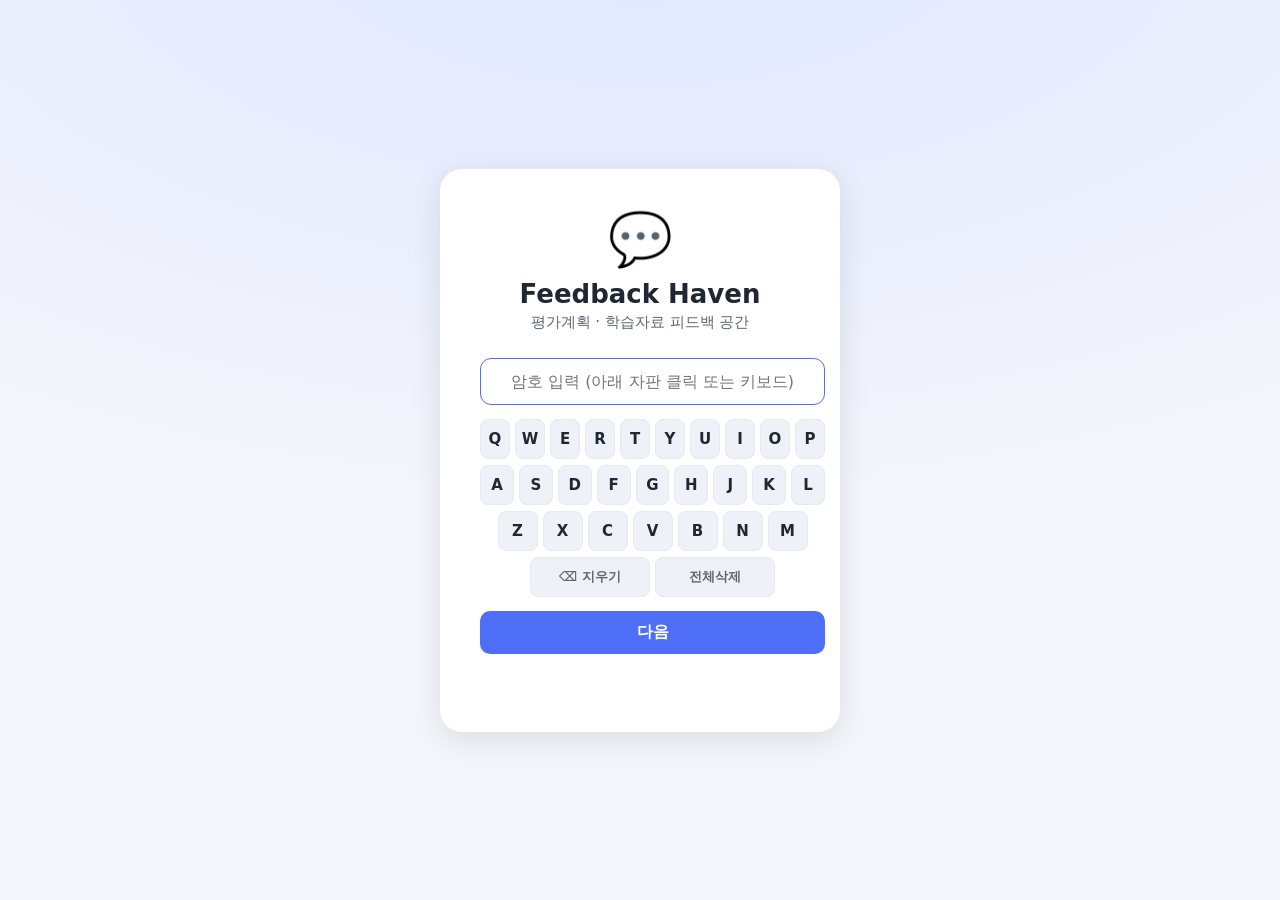
==== index.html @ 3a3819ee "암호를 PET로 설정 + 암호창 화면 자판(A~Z 클릭 입력) 추가 - 입장 암호 PLAIN 값을 PET로 변경 - 암호 입력창 아래에 QWERTY 배열 대문자 자판 추가(클릭으로" ====
<!DOCTYPE html>
<html lang="ko">
<head>
  <meta charset="UTF-8" />
  <meta name="viewport" content="width=device-width, initial-scale=1.0" />
  <title>Feedback Haven</title>
  <link rel="icon" href="data:image/svg+xml,<svg xmlns='http://www.w3.org/2000/svg' viewBox='0 0 100 100'><text y='.9em' font-size='90'>💬</text></svg>" />
  <link rel="stylesheet" href="assets/css/style.css" />
</head>
<body>

  <!-- ============ 1. 잠금(암호) 화면 ============ -->
  <section id="lock-view" class="view">
    <div class="lock-card">
      <div class="lock-logo">💬</div>
      <h1 class="js-site-title">Feedback Haven</h1>
      <p class="lock-sub js-site-subtitle">평가계획 · 학습자료 피드백 공간</p>

      <!-- 1단계: 암호 -->
      <form id="pw-form" class="lock-form lock-step active">
        <label for="pw-input" class="sr-only">암호</label>
        <input id="pw-input" type="password" placeholder="암호 입력 (아래 자판 클릭 또는 키보드)"
               autocomplete="off" />
        <div id="pw-keyboard" class="keyboard" aria-label="화면 자판"></div>
        <button type="submit" class="btn btn--primary">다음</button>
        <p id="pw-error" class="lock-error" role="alert"></p>
      </form>

      <!-- 2단계: 이름 선택 -->
      <form id="name-form" class="lock-form lock-step">
        <p class="lock-hint">이름을 선택하고 입장하세요.<br>남기는 피드백과 댓글에 이 이름이 표시됩니다.</p>
        <label for="name-select" class="sr-only">이름</label>
        <select id="name-select"></select>
        <input id="name-custom" type="text" placeholder="이름을 입력하세요" autocomplete="off" hidden />
        <button type="submit" class="btn btn--primary">입장하기</button>
        <p id="name-error" class="lock-error" role="alert"></p>
      </form>
    </div>
  </section>

  <!-- ============ 2. 홈 / 튜토리얼 화면 ============ -->
  <section id="home-view" class="view">
    <header class="home-header">
      <div class="home-header__inner">
        <div>
          <h1 class="js-site-title">Feedback Haven</h1>
          <p class="home-header__sub js-site-subtitle"></p>
        </div>
        <div class="home-header__right">
          <button id="user-chip" class="user-chip" title="이름 바꾸기">
            <span class="user-chip__avatar"></span>
            <span class="user-chip__name"></span>
            <span class="user-chip__edit">바꾸기</span>
          </button>
          <span id="store-mode" class="store-mode"></span>
        </div>
      </div>
    </header>

    <main class="home-main">
      <!-- 튜토리얼 -->
      <section id="tutorial" class="tutorial">
        <div class="tutorial__bar">
          <h2>👋 처음 오셨나요? 사용 방법</h2>
          <button id="tutorial-toggle" class="tutorial__toggle" aria-label="접기/펼치기">▾</button>
        </div>
        <div class="tutorial__body">
          <p class="tutorial__lead">
            문서를 읽다가 <b>궁금하거나 인상 깊은 지점</b>을 클릭해서 표시를 남길 수 있어요.
            다른 선생님들이 남긴 표시도 함께 볼 수 있습니다.
          </p>
          <ol class="steps">
            <li>
              <span class="step-no">1</span>
              <div>
                <b>문서 열기</b><br>
                아래 목록에서 평가계획 또는 학습자료를 선택하세요.
              </div>
            </li>
            <li>
              <span class="step-no">2</span>
              <div>
                <b>지점 클릭</b><br>
                PDF에서 표시를 남기고 싶은 <b>위치를 클릭</b>하면 작은 창이 뜹니다.
              </div>
            </li>
            <li>
              <span class="step-no">3</span>
              <div>
                <b>? 또는 ! 선택</b><br>
                <span class="tag q">? 궁금한 점</span>
                <span class="tag i">! 인상깊은 점</span><br>
                내용을 적고 저장하면 그 자리에 표시가 남아요.
              </div>
            </li>
            <li>
              <span class="step-no">4</span>
              <div>
                <b>표시 눌러 보기</b><br>
                PDF 위의 <b>? / !</b> 표시나 오른쪽 목록을 누르면 내용을 볼 수 있습니다.
              </div>
            </li>
          </ol>
        </div>
      </section>

      <!-- 문서 목록 -->
      <h2 class="section-title">📚 문서 목록</h2>
      <div id="doc-list" class="doc-list"></div>
    </main>

    <footer class="home-footer">
      <span class="js-site-title">Feedback Haven</span> · 함께 읽고 피드백하는 공간
    </footer>
  </section>

  <!-- ============ 3. 리더(읽기 + 피드백) 화면 ============ -->
  <section id="reader-view" class="view">
    <header class="reader-bar">
      <button id="reader-back" class="btn btn--ghost">← 목록</button>
      <h2 id="reader-title" class="reader-bar__title"></h2>
      <div id="fb-count" class="fb-count"></div>
    </header>

    <div class="reader-body">
      <!-- PDF 영역 -->
      <div id="pdf-pages" class="pdf-pages"></div>

      <!-- 피드백 패널 -->
      <aside class="fb-panel">
        <div class="fb-panel__head">
          <h3>피드백</h3>
          <div class="fb-filters">
            <button class="fb-filter active" data-filter="all">전체</button>
            <button class="fb-filter" data-filter="question">? 궁금</button>
            <button class="fb-filter" data-filter="impression">! 인상</button>
          </div>
        </div>
        <div id="fb-list" class="fb-list"></div>
        <p class="fb-panel__hint">PDF의 원하는 지점을 클릭해 피드백을 남겨보세요.</p>
      </aside>
    </div>
  </section>

  <!-- ============ 작성 팝업 (템플릿) ============ -->
  <div id="composer" class="popup composer">
    <form id="composer-form">
      <div class="composer__types">
        <button type="button" class="composer-type q" data-type="question">
          <span class="big">?</span> 궁금한 점
        </button>
        <button type="button" class="composer-type i" data-type="impression">
          <span class="big">!</span> 인상깊은 점
        </button>
      </div>
      <textarea id="composer-comment" rows="3" placeholder="내용을 적어주세요 (선택)"></textarea>
      <p class="composer__as">작성자: <b id="composer-as"></b></p>
      <p id="composer-hint" class="composer__hint"></p>
      <div class="composer__actions">
        <button type="button" id="composer-cancel" class="btn btn--ghost">취소</button>
        <button type="submit" class="btn btn--primary">남기기</button>
      </div>
    </form>
  </div>

  <!-- ============ 마커 보기 팝업 (동적) ============ -->
  <div id="marker-popup" class="popup marker-popup"></div>

  <!-- ============ 스크립트 ============ -->
  <!-- 라이브러리는 저장소에 포함되어 있어 외부 인터넷 없이도 동작합니다. -->
  <script src="assets/vendor/pdfjs/pdf.min.js"></script>
  <script src="assets/vendor/supabase.min.js"></script>
  <script src="assets/js/config.js"></script>
  <script src="assets/js/store.js"></script>
  <script src="assets/js/pdf-viewer.js"></script>
  <script src="assets/js/app.js"></script>
</body>
</html>
---- assets/css/style.css ----
/* ================= Feedback Haven — 스타일 ================= */
:root {
  --bg: #f4f6fb;
  --surface: #ffffff;
  --ink: #1f2733;
  --ink-soft: #5c6773;
  --line: #e5e9f0;
  --brand: #4f6ef7;
  --brand-dark: #3a55d9;
  --q: #2f7be0;          /* ? 궁금한 점 */
  --q-soft: #e7f1fd;
  --i: #f0913a;          /* ! 인상깊은 점 */
  --i-soft: #fdefdd;
  --shadow: 0 8px 30px rgba(31, 39, 51, 0.12);
  --radius: 14px;
}

* { box-sizing: border-box; }
html, body { margin: 0; height: 100%; }
body {
  font-family: "Pretendard", "Apple SD Gothic Neo", "Malgun Gothic",
    system-ui, -apple-system, "Segoe UI", Roboto, sans-serif;
  background: var(--bg);
  color: var(--ink);
  -webkit-font-smoothing: antialiased;
}
.sr-only {
  position: absolute; width: 1px; height: 1px; padding: 0; margin: -1px;
  overflow: hidden; clip: rect(0,0,0,0); border: 0;
}

/* View 전환 */
.view { display: none; min-height: 100vh; }
.view.active { display: block; }
#reader-view.active { display: flex; flex-direction: column; }

/* 버튼 */
.btn {
  font: inherit; border: 0; border-radius: 10px; cursor: pointer;
  padding: 11px 18px; font-weight: 600; transition: .15s;
}
.btn--primary { background: var(--brand); color: #fff; }
.btn--primary:hover { background: var(--brand-dark); }
.btn--ghost { background: transparent; color: var(--ink-soft); }
.btn--ghost:hover { background: rgba(0,0,0,.05); color: var(--ink); }

/* ================= 1. 잠금 화면 ================= */
#lock-view {
  display: none;
  place-items: center;
  min-height: 100vh;
  background: radial-gradient(1200px 600px at 50% -10%, #dfe6ff, var(--bg));
}
#lock-view.active { display: grid; }
.lock-card {
  background: var(--surface);
  padding: 44px 40px;
  border-radius: 22px;
  box-shadow: var(--shadow);
  width: min(92vw, 400px);
  text-align: center;
}
.lock-logo { font-size: 52px; line-height: 1; }
.lock-card h1 { margin: 14px 0 4px; font-size: 26px; }
.lock-sub { margin: 0 0 26px; color: var(--ink-soft); font-size: 15px; }
.lock-form { display: grid; gap: 12px; }
.lock-form input {
  font: inherit; padding: 13px 15px; border: 1.5px solid var(--line);
  border-radius: 11px; text-align: center; outline: none; transition: .15s;
}
.lock-form input:focus { border-color: var(--brand); }
.lock-error { color: #d64545; font-size: 14px; min-height: 20px; margin: 2px 0 0; }

/* ================= 2. 홈 화면 ================= */
.home-header {
  background: linear-gradient(120deg, var(--brand), #7b8cff);
  color: #fff;
}
.home-header__inner {
  max-width: 960px; margin: 0 auto; padding: 26px 20px;
  display: flex; align-items: center; justify-content: space-between; gap: 16px; flex-wrap: wrap;
}
.home-header h1 { margin: 0; font-size: 24px; }
.home-header__sub { margin: 4px 0 0; opacity: .9; font-size: 14px; }
.store-mode {
  font-size: 12.5px; padding: 6px 12px; border-radius: 999px;
  background: rgba(255,255,255,.2);
}
.store-mode.warn { background: rgba(255,255,255,.28); }

.home-main { max-width: 960px; margin: 0 auto; padding: 26px 20px 60px; }

/* 튜토리얼 */
.tutorial {
  background: var(--surface); border-radius: var(--radius);
  box-shadow: var(--shadow); overflow: hidden; margin-bottom: 30px;
  border: 1px solid var(--line);
}
.tutorial__bar {
  display: flex; align-items: center; justify-content: space-between;
  padding: 16px 20px; cursor: default;
}
.tutorial__bar h2 { margin: 0; font-size: 18px; }
.tutorial__toggle {
  border: 0; background: var(--bg); width: 34px; height: 34px; border-radius: 8px;
  cursor: pointer; font-size: 15px; transition: .2s;
}
.tutorial.collapsed .tutorial__toggle { transform: rotate(-90deg); }
.tutorial__body { padding: 0 20px 22px; }
.tutorial.collapsed .tutorial__body { display: none; }
.tutorial__lead { color: var(--ink-soft); margin: 0 0 18px; line-height: 1.6; }
.steps { list-style: none; margin: 0; padding: 0; display: grid; gap: 14px; }
.steps li { display: flex; gap: 14px; align-items: flex-start; line-height: 1.55; }
.step-no {
  flex: none; width: 30px; height: 30px; border-radius: 50%;
  background: var(--brand); color: #fff; display: grid; place-items: center;
  font-weight: 700; font-size: 15px;
}
.tag {
  display: inline-block; padding: 2px 9px; border-radius: 999px;
  font-size: 13px; font-weight: 600; margin: 4px 6px 0 0;
}
.tag.q { background: var(--q-soft); color: var(--q); }
.tag.i { background: var(--i-soft); color: var(--i); }

/* 문서 목록 */
.section-title { font-size: 19px; margin: 6px 0 16px; }
.doc-group { margin-bottom: 26px; }
.doc-group__title {
  font-size: 15px; color: var(--ink-soft); margin: 0 0 12px;
  padding-left: 10px; border-left: 4px solid var(--brand);
}
.doc-group__cards { display: grid; gap: 12px; }
.doc-card {
  display: flex; align-items: center; gap: 16px; text-align: left;
  background: var(--surface); border: 1px solid var(--line);
  border-radius: var(--radius); padding: 18px 20px; cursor: pointer;
  transition: .15s; font: inherit; width: 100%;
}
.doc-card:hover { border-color: var(--brand); transform: translateY(-2px); box-shadow: var(--shadow); }
.doc-card__icon { font-size: 28px; }
.doc-card__body { flex: 1; display: flex; flex-direction: column; }
.doc-card__title { font-size: 16.5px; font-weight: 600; }
.doc-card__teacher { font-size: 13px; color: var(--ink-soft); margin-top: 3px; }
.doc-card__go { color: var(--brand); font-weight: 600; font-size: 14px; white-space: nowrap; }
.empty { color: var(--ink-soft); background: var(--surface); border: 1px dashed var(--line);
  border-radius: var(--radius); padding: 26px; text-align: center; }
.empty code { background: var(--bg); padding: 2px 6px; border-radius: 6px; }

.home-footer { text-align: center; color: var(--ink-soft); font-size: 13px; padding: 30px; }

/* ================= 3. 리더 화면 ================= */
.reader-bar {
  display: flex; align-items: center; gap: 14px;
  padding: 12px 18px; background: var(--surface);
  border-bottom: 1px solid var(--line); position: sticky; top: 0; z-index: 20;
}
.reader-bar__title { flex: 1; margin: 0; font-size: 17px;
  white-space: nowrap; overflow: hidden; text-overflow: ellipsis; }
.fb-count { display: flex; gap: 6px; }
.chip { font-size: 13px; font-weight: 700; padding: 4px 10px; border-radius: 999px; }
.chip.q { background: var(--q-soft); color: var(--q); }
.chip.i { background: var(--i-soft); color: var(--i); }

.reader-body { flex: 1; display: flex; min-height: 0; }

/* PDF 영역 */
.pdf-pages {
  flex: 1; overflow: auto; padding: 22px; display: flex;
  flex-direction: column; align-items: center; gap: 20px;
}
.loading { color: var(--ink-soft); padding: 60px 20px; text-align: center; }
.loading.error { color: #d64545; }
.page {
  position: relative; box-shadow: var(--shadow); border-radius: 6px;
  overflow: hidden; background: #fff;
}
.page canvas { display: block; }
.marker-layer {
  position: absolute; inset: 0; cursor: crosshair;
}

/* 마커(핀) */
.marker {
  position: absolute; transform: translate(-50%, -50%);
  width: 30px; height: 30px; border-radius: 50% 50% 50% 2px;
  border: 2px solid #fff; cursor: pointer; font-weight: 800; font-size: 15px;
  color: #fff; display: grid; place-items: center; padding: 0;
  box-shadow: 0 3px 8px rgba(0,0,0,.3); transition: transform .12s;
  z-index: 5;
}
.marker:hover { transform: translate(-50%, -50%) scale(1.15); z-index: 6; }
.marker.q { background: var(--q); }
.marker.i { background: var(--i); }
.marker.pulse { animation: pulse 1.4s ease; z-index: 8; }
@keyframes pulse {
  0%,100% { box-shadow: 0 3px 8px rgba(0,0,0,.3); }
  30% { box-shadow: 0 0 0 10px rgba(79,110,247,.35); transform: translate(-50%,-50%) scale(1.25); }
}

/* 피드백 패널 */
.fb-panel {
  width: 330px; flex: none; background: var(--surface);
  border-left: 1px solid var(--line); display: flex; flex-direction: column;
}
.fb-panel__head { padding: 16px 18px 12px; border-bottom: 1px solid var(--line); }
.fb-panel__head h3 { margin: 0 0 12px; font-size: 16px; }
.fb-filters { display: flex; gap: 6px; }
.fb-filter {
  font: inherit; font-size: 13px; border: 1px solid var(--line);
  background: var(--surface); border-radius: 999px; padding: 6px 13px; cursor: pointer;
}
.fb-filter.active { background: var(--brand); color: #fff; border-color: var(--brand); }
.fb-list { flex: 1; overflow: auto; padding: 12px; display: grid; gap: 10px; align-content: start; }
.fb-item {
  border: 1px solid var(--line); border-left-width: 4px; border-radius: 10px;
  padding: 11px 13px; cursor: pointer; transition: .12s; background: var(--surface);
}
.fb-item:hover { border-color: var(--brand); box-shadow: 0 2px 10px rgba(0,0,0,.06); }
.fb-item.q { border-left-color: var(--q); }
.fb-item.i { border-left-color: var(--i); }
.fb-item__head { display: flex; align-items: center; gap: 8px; }
.fb-badge {
  flex: none; width: 22px; height: 22px; border-radius: 50%; color: #fff;
  display: grid; place-items: center; font-weight: 800; font-size: 13px;
}
.fb-badge.q { background: var(--q); }
.fb-badge.i { background: var(--i); }
.fb-item__meta { flex: 1; font-size: 12.5px; color: var(--ink-soft);
  display: flex; gap: 7px; align-items: baseline; flex-wrap: wrap; }
.fb-item__meta b { color: var(--ink); font-size: 13.5px; }
.fb-del { border: 0; background: transparent; color: var(--ink-soft);
  cursor: pointer; font-size: 13px; padding: 2px 5px; border-radius: 6px; }
.fb-del:hover { background: #fde7e7; color: #d64545; }
.fb-item__text { margin: 7px 0 0; font-size: 14px; line-height: 1.5; white-space: pre-wrap; word-break: break-word; }
.fb-panel__hint { font-size: 12px; color: var(--ink-soft); text-align: center;
  padding: 12px; border-top: 1px solid var(--line); margin: 0; }

/* ================= 팝업 (공통) ================= */
.popup {
  position: fixed; z-index: 40; background: var(--surface);
  border-radius: 12px; box-shadow: var(--shadow); border: 1px solid var(--line);
  width: 288px; max-width: 92vw;
  opacity: 0; pointer-events: none; transition: opacity .12s;
}
.popup.show { opacity: 1; pointer-events: auto; }
.composer { width: 272px; }

.composer__types { display: flex; gap: 8px; padding: 12px 12px 0; }
.composer-type {
  flex: 1; border: 1.5px solid var(--line); background: var(--surface);
  border-radius: 10px; padding: 10px 6px; cursor: pointer; font: inherit;
  font-weight: 600; font-size: 13.5px; display: flex; flex-direction: column;
  align-items: center; gap: 3px; transition: .12s; color: var(--ink-soft);
}
.composer-type .big { font-size: 20px; font-weight: 800; }
.composer-type.q .big { color: var(--q); }
.composer-type.i .big { color: var(--i); }
.composer-type.q.active { border-color: var(--q); background: var(--q-soft); color: var(--q); }
.composer-type.i.active { border-color: var(--i); background: var(--i-soft); color: var(--i); }
#composer textarea, #composer-name {
  font: inherit; width: calc(100% - 24px); margin: 10px 12px 0;
  border: 1.5px solid var(--line); border-radius: 9px; padding: 9px 11px;
  outline: none; resize: vertical;
}
#composer textarea:focus, #composer-name:focus { border-color: var(--brand); }
.composer__hint { color: #d64545; font-size: 12.5px; margin: 8px 12px 0; min-height: 16px; }
.composer__actions { display: flex; justify-content: flex-end; gap: 8px; padding: 6px 12px 12px; }
.composer__actions .btn { padding: 8px 14px; font-size: 14px; }

/* 마커 보기 팝업 */
.marker-popup { padding: 14px; }
.popup__head { display: flex; align-items: center; gap: 8px; margin-bottom: 8px; }
.popup__title { font-weight: 700; font-size: 14px; flex: 1; }
.popup__close { border: 0; background: transparent; cursor: pointer;
  color: var(--ink-soft); font-size: 15px; padding: 2px 6px; border-radius: 6px; }
.popup__close:hover { background: rgba(0,0,0,.06); }
.popup__text { margin: 0 0 10px; font-size: 14.5px; line-height: 1.55;
  white-space: pre-wrap; word-break: break-word; }
.popup__meta { font-size: 12.5px; color: var(--ink-soft); display: flex;
  align-items: center; gap: 6px; padding: 0 14px 12px; }
.popup__del { margin-left: auto; border: 0; background: #fde7e7; color: #d64545;
  border-radius: 8px; padding: 5px 10px; cursor: pointer; font: inherit; font-size: 12px; font-weight: 600; }
.popup__del:hover { background: #fbd5d5; }
.marker-popup .popup__text { padding: 0 14px; }

/* ================= 댓글 스레드 ================= */
.thread { border-top: 1px solid var(--line); padding: 12px 14px 14px; background: #fafbfe;
  border-radius: 0 0 12px 12px; }
.thread__title { font-size: 13px; font-weight: 700; color: var(--ink); margin-bottom: 8px; }
.thread__list { max-height: 190px; overflow-y: auto; display: grid; gap: 8px; margin-bottom: 10px; }
.thread__empty { font-size: 12.5px; color: var(--ink-soft); margin: 2px 0 4px; }
.cmt { background: var(--surface); border: 1px solid var(--line); border-radius: 9px; padding: 8px 10px; }
.cmt__meta { display: flex; align-items: center; gap: 6px; font-size: 12px; color: var(--ink-soft); }
.cmt__meta b { color: var(--ink); font-size: 12.5px; }
.cmt__time { font-size: 11.5px; }
.cmt__del { margin-left: auto; border: 0; background: transparent; color: var(--ink-soft);
  cursor: pointer; font-size: 12px; padding: 1px 5px; border-radius: 5px; }
.cmt__del:hover { background: #fde7e7; color: #d64545; }
.cmt__text { margin: 4px 0 0; font-size: 13.5px; line-height: 1.5; white-space: pre-wrap; word-break: break-word; }
.thread__form { display: flex; gap: 6px; }
.thread__input { flex: 1; font: inherit; font-size: 13.5px; border: 1.5px solid var(--line);
  border-radius: 8px; padding: 8px 10px; outline: none; min-width: 0; }
.thread__input:focus { border-color: var(--brand); }
.thread__send { padding: 8px 12px; font-size: 13px; white-space: nowrap; }

/* 작성 팝업: 현재 사용자 표시 */
.composer__as { font-size: 12.5px; color: var(--ink-soft); margin: 8px 12px 0; }
.composer__as b { color: var(--brand); }

/* 마커의 댓글 수 뱃지 */
.marker__count {
  position: absolute; top: -7px; right: -7px; min-width: 16px; height: 16px;
  padding: 0 4px; border-radius: 999px; background: #2b3648; color: #fff;
  font-size: 10.5px; font-weight: 700; display: grid; place-items: center;
  border: 1.5px solid #fff; box-sizing: border-box;
}

/* 피드백 목록 하단(댓글 수) */
.fb-item__foot { margin-top: 8px; font-size: 12px; color: var(--ink-soft);
  border-top: 1px dashed var(--line); padding-top: 7px; }

/* ================= 잠금: 단계 & 이름 선택 ================= */
.lock-step { display: none; }
.lock-step.active { display: grid; gap: 12px; }
.lock-hint { font-size: 13.5px; color: var(--ink-soft); line-height: 1.6; margin: 0 0 2px; }
#name-select, #name-custom {
  font: inherit; padding: 12px 14px; border: 1.5px solid var(--line);
  border-radius: 11px; outline: none; background: var(--surface); text-align: center;
}
#name-select:focus, #name-custom:focus { border-color: var(--brand); }

/* 화면 자판 */
.keyboard { display: grid; gap: 6px; margin: 2px 0; }
.keyboard__row { display: flex; justify-content: center; gap: 5px; }
.key {
  font: inherit; font-weight: 700; font-size: 15px; color: var(--ink);
  background: #eef1f7; border: 1px solid var(--line); border-radius: 8px;
  min-width: 30px; height: 40px; flex: 1; max-width: 40px; cursor: pointer;
  transition: .1s; padding: 0;
}
.key:hover { background: #e2e7f2; }
.key:active { background: var(--brand); color: #fff; transform: translateY(1px); }
.key--wide { max-width: 120px; font-size: 13px; font-weight: 600; color: var(--ink-soft); }

/* ================= 사용자 칩 (헤더) ================= */
.home-header__right { display: flex; align-items: center; gap: 10px; flex-wrap: wrap; }
.user-chip {
  display: inline-flex; align-items: center; gap: 8px; cursor: pointer;
  border: 0; background: rgba(255,255,255,.2); color: #fff; font: inherit;
  padding: 6px 12px 6px 6px; border-radius: 999px; transition: .15s;
}
.user-chip:hover { background: rgba(255,255,255,.32); }
.user-chip__avatar {
  width: 26px; height: 26px; border-radius: 50%; background: #fff; color: var(--brand);
  display: grid; place-items: center; font-weight: 800; font-size: 13px;
}
.user-chip__name { font-weight: 700; font-size: 14px; }
.user-chip__edit { font-size: 12px; opacity: .85; }

/* ================= 반응형 ================= */
@media (max-width: 780px) {
  .reader-body { flex-direction: column; }
  .fb-panel { width: 100%; max-height: 42vh; border-left: 0; border-top: 1px solid var(--line); }
  .pdf-pages { padding: 12px; }
}
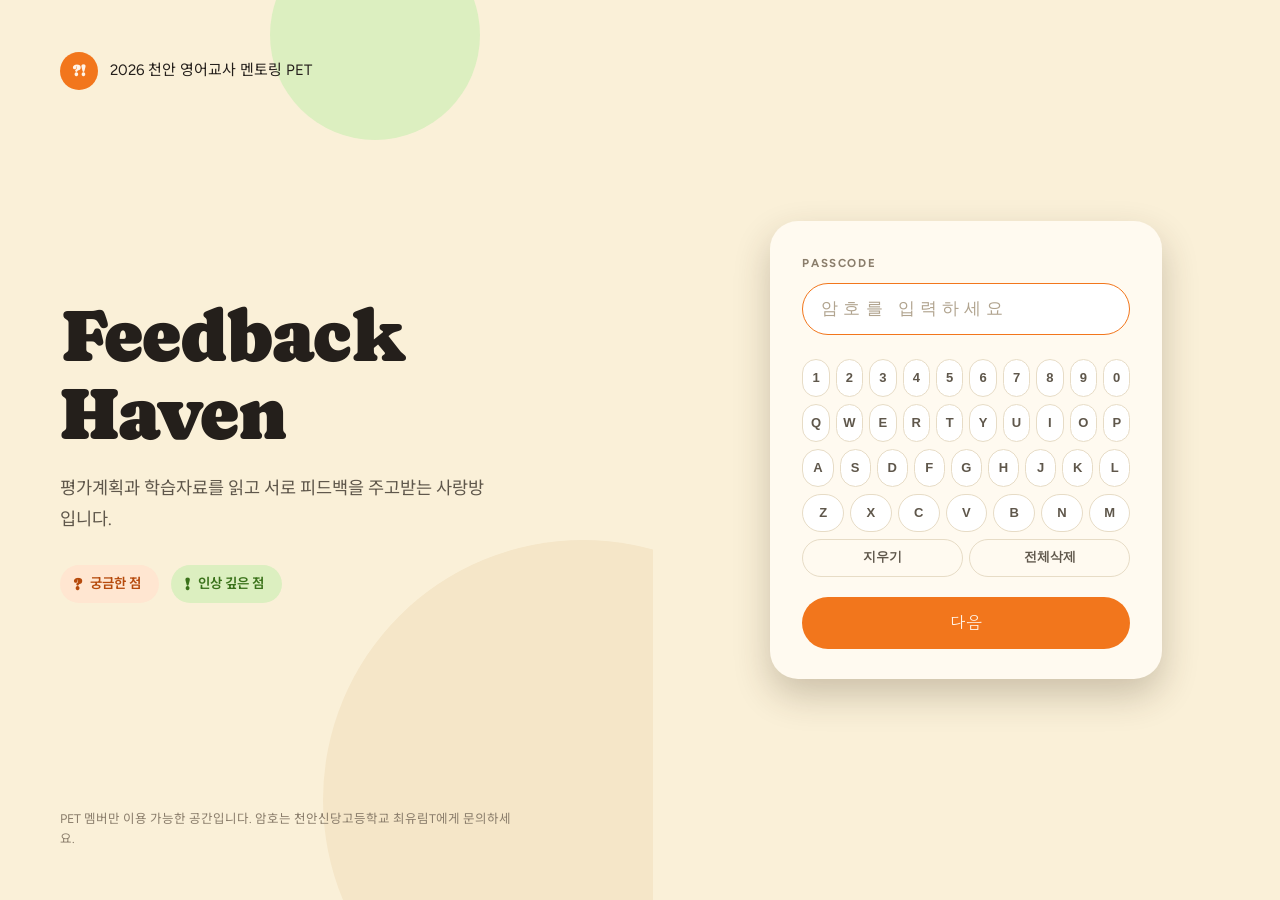
==== commit ca64bb28: "디자인 전면 교체: Organic 비비드 테마 + 4개 화면 리디자인 Claude Design의 'Feedback Haven' 시안을 실제 사이트에 적용(채도를 올린 비비드 톤)." ====
--- a/index.html
+++ b/index.html
@@ -4,170 +4,149 @@
   <meta charset="UTF-8" />
   <meta name="viewport" content="width=device-width, initial-scale=1.0" />
   <title>Feedback Haven</title>
-  <link rel="icon" href="data:image/svg+xml,<svg xmlns='http://www.w3.org/2000/svg' viewBox='0 0 100 100'><text y='.9em' font-size='90'>💬</text></svg>" />
+  <link rel="icon" href="data:image/svg+xml,<svg xmlns='http://www.w3.org/2000/svg' viewBox='0 0 100 100'><circle cx='50' cy='50' r='48' fill='%23f2761c'/><text x='50' y='72' font-size='60' text-anchor='middle' fill='%23fff4e8' font-family='Georgia,serif'>?!</text></svg>" />
+  <link rel="preconnect" href="https://fonts.googleapis.com" />
+  <link rel="preconnect" href="https://fonts.gstatic.com" crossorigin />
+  <link href="https://fonts.googleapis.com/css2?family=Caprasimo&family=Figtree:wght@400;600;700&family=Gowun+Dodum&family=Noto+Sans+KR:wght@400;500;700&display=swap" rel="stylesheet" />
   <link rel="stylesheet" href="assets/css/style.css" />
 </head>
 <body>
 
-  <!-- ============ 1. 잠금(암호) 화면 ============ -->
-  <section id="lock-view" class="view">
-    <div class="lock-card">
-      <div class="lock-logo">💬</div>
-      <h1 class="js-site-title">Feedback Haven</h1>
-      <p class="lock-sub js-site-subtitle">평가계획 · 학습자료 피드백 공간</p>
+  <!-- ============ 1. 입장 (암호) ============ -->
+  <section id="gate-view" class="view">
+    <div class="gate">
+      <div class="gate__brand">
+        <div class="gate__deco gate__deco--1"></div>
+        <div class="gate__deco gate__deco--2"></div>
+        <div class="gate__kicker">
+          <span class="logo-dot">?!</span>
+          <span class="js-kicker"></span>
+        </div>
+        <div class="gate__hero">
+          <h1 class="display js-site-title">Feedback Haven</h1>
+          <p class="gate__sub js-site-subtitle"></p>
+          <div class="pill-row">
+            <span class="pill pill--q"><b>?</b> 궁금한 점</span>
+            <span class="pill pill--i"><b>!</b> 인상 깊은 점</span>
+          </div>
+        </div>
+        <div class="gate__help js-gate-help"></div>
+      </div>
 
-      <!-- 1단계: 암호 -->
-      <form id="pw-form" class="lock-form lock-step active">
-        <label for="pw-input" class="sr-only">암호</label>
-        <input id="pw-input" type="password" placeholder="암호 입력 (아래 자판 클릭 또는 키보드)"
-               autocomplete="off" />
-        <div id="pw-keyboard" class="keyboard" aria-label="화면 자판"></div>
-        <button type="submit" class="btn btn--primary">다음</button>
-        <p id="pw-error" class="lock-error" role="alert"></p>
-      </form>
-
-      <!-- 2단계: 이름 선택 -->
-      <form id="name-form" class="lock-form lock-step">
-        <p class="lock-hint">이름을 선택하고 입장하세요.<br>남기는 피드백과 댓글에 이 이름이 표시됩니다.</p>
-        <label for="name-select" class="sr-only">이름</label>
-        <select id="name-select"></select>
-        <input id="name-custom" type="text" placeholder="이름을 입력하세요" autocomplete="off" hidden />
-        <button type="submit" class="btn btn--primary">입장하기</button>
-        <p id="name-error" class="lock-error" role="alert"></p>
-      </form>
+      <div class="gate__panel">
+        <form id="pw-form" class="pass-card">
+          <div class="pass-card__label">Passcode</div>
+          <div class="pass-input">
+            <input id="pw-input" type="password" placeholder="암호를 입력하세요" autocomplete="off" />
+            <span id="pw-len" class="pass-input__len"></span>
+          </div>
+          <div id="pw-error" class="pass-error" role="alert"></div>
+          <div id="pw-keyboard" class="keypad" aria-label="화면 자판"></div>
+          <button type="submit" class="btn btn--primary btn--block">다음</button>
+        </form>
+      </div>
     </div>
   </section>
 
-  <!-- ============ 2. 홈 / 튜토리얼 화면 ============ -->
-  <section id="home-view" class="view">
-    <header class="home-header">
-      <div class="home-header__inner">
-        <div>
-          <h1 class="js-site-title">Feedback Haven</h1>
-          <p class="home-header__sub js-site-subtitle"></p>
+  <!-- ============ 2. 이름 선택 ============ -->
+  <section id="name-view" class="view">
+    <div class="name">
+      <div class="kicker">Step 2 — 이름 선택</div>
+      <h2 class="display display--md">어느 선생님이신가요?</h2>
+      <p class="name__sub">남기는 피드백과 댓글에 이 이름이 함께 표시됩니다.</p>
+      <div id="name-grid" class="person-grid"></div>
+      <input id="name-custom" class="name__custom" type="text" placeholder="이름을 입력하세요" autocomplete="off" hidden />
+      <div class="name__foot">
+        <button id="name-enter" class="btn btn--primary btn--lg" disabled>입장하기</button>
+        <span id="name-hint" class="name__hint">이름을 먼저 선택해 주세요.</span>
+      </div>
+    </div>
+  </section>
+
+  <!-- ============ 3. 허브 (문서 목록 + 이용방법) ============ -->
+  <section id="hub-view" class="view">
+    <header class="hub-bar">
+      <div class="hub-bar__inner">
+        <div class="brand">
+          <span class="logo-dot logo-dot--sm">?!</span>
+          <span class="brand__name js-site-title"></span>
         </div>
-        <div class="home-header__right">
-          <button id="user-chip" class="user-chip" title="이름 바꾸기">
-            <span class="user-chip__avatar"></span>
-            <span class="user-chip__name"></span>
-            <span class="user-chip__edit">바꾸기</span>
-          </button>
-          <span id="store-mode" class="store-mode"></span>
+        <div class="hub-bar__right">
+          <span class="who js-me"></span>
+          <button id="hub-signout" class="btn btn--line">나가기</button>
         </div>
       </div>
     </header>
-
-    <main class="home-main">
-      <!-- 튜토리얼 -->
-      <section id="tutorial" class="tutorial">
-        <div class="tutorial__bar">
-          <h2>👋 처음 오셨나요? 사용 방법</h2>
-          <button id="tutorial-toggle" class="tutorial__toggle" aria-label="접기/펼치기">▾</button>
+    <main class="hub">
+      <div class="hub__main">
+        <div class="kicker">Materials</div>
+        <h2 class="display display--md">선생님별 학습자료 · 평가계획</h2>
+        <p class="hub__sub">버튼을 누르면 해당 문서로 바로 들어갑니다.</p>
+        <div id="teacher-list" class="teacher-list"></div>
+      </div>
+      <aside class="guide">
+        <div class="kicker kicker--light">How it works</div>
+        <h3 class="display display--sm guide__title">이 사이트 이용 방법</h3>
+        <div id="guide-steps" class="guide__steps"></div>
+        <div class="guide__legend">
+          <span class="pill pill--q pill--dark"><b>?</b> 궁금한 점</span>
+          <span class="pill pill--i pill--dark"><b>!</b> 인상 깊은 점</span>
         </div>
-        <div class="tutorial__body">
-          <p class="tutorial__lead">
-            문서를 읽다가 <b>궁금하거나 인상 깊은 지점</b>을 클릭해서 표시를 남길 수 있어요.
-            다른 선생님들이 남긴 표시도 함께 볼 수 있습니다.
-          </p>
-          <ol class="steps">
-            <li>
-              <span class="step-no">1</span>
-              <div>
-                <b>문서 열기</b><br>
-                아래 목록에서 평가계획 또는 학습자료를 선택하세요.
-              </div>
-            </li>
-            <li>
-              <span class="step-no">2</span>
-              <div>
-                <b>지점 클릭</b><br>
-                PDF에서 표시를 남기고 싶은 <b>위치를 클릭</b>하면 작은 창이 뜹니다.
-              </div>
-            </li>
-            <li>
-              <span class="step-no">3</span>
-              <div>
-                <b>? 또는 ! 선택</b><br>
-                <span class="tag q">? 궁금한 점</span>
-                <span class="tag i">! 인상깊은 점</span><br>
-                내용을 적고 저장하면 그 자리에 표시가 남아요.
-              </div>
-            </li>
-            <li>
-              <span class="step-no">4</span>
-              <div>
-                <b>표시 눌러 보기</b><br>
-                PDF 위의 <b>? / !</b> 표시나 오른쪽 목록을 누르면 내용을 볼 수 있습니다.
-              </div>
-            </li>
-          </ol>
-        </div>
-      </section>
-
-      <!-- 문서 목록 -->
-      <h2 class="section-title">📚 문서 목록</h2>
-      <div id="doc-list" class="doc-list"></div>
+      </aside>
     </main>
-
-    <footer class="home-footer">
-      <span class="js-site-title">Feedback Haven</span> · 함께 읽고 피드백하는 공간
-    </footer>
   </section>
 
-  <!-- ============ 3. 리더(읽기 + 피드백) 화면 ============ -->
-  <section id="reader-view" class="view">
-    <header class="reader-bar">
-      <button id="reader-back" class="btn btn--ghost">← 목록</button>
-      <h2 id="reader-title" class="reader-bar__title"></h2>
-      <div id="fb-count" class="fb-count"></div>
+  <!-- ============ 4. 문서 (PDF + 피드백) ============ -->
+  <section id="doc-view" class="view">
+    <header class="doc-bar">
+      <button id="doc-back" class="btn btn--line">← 목록</button>
+      <div class="doc-bar__title">
+        <span id="doc-title" class="doc-bar__name"></span>
+        <span id="doc-owner" class="doc-bar__owner"></span>
+      </div>
+      <div class="doc-bar__right">
+        <span id="doc-qcount" class="count count--q"><b>?</b> 0</span>
+        <span id="doc-icount" class="count count--i"><b>!</b> 0</span>
+        <span class="who js-me"></span>
+      </div>
     </header>
-
-    <div class="reader-body">
-      <!-- PDF 영역 -->
-      <div id="pdf-pages" class="pdf-pages"></div>
-
-      <!-- 피드백 패널 -->
+    <div class="doc-body">
+      <div id="pdf-pages" class="paper-scroll"></div>
       <aside class="fb-panel">
         <div class="fb-panel__head">
-          <h3>피드백</h3>
+          <div class="fb-panel__titlerow">
+            <span class="display display--sm">피드백</span>
+            <span id="fb-count" class="fb-panel__count"></span>
+          </div>
           <div class="fb-filters">
             <button class="fb-filter active" data-filter="all">전체</button>
-            <button class="fb-filter" data-filter="question">? 궁금</button>
-            <button class="fb-filter" data-filter="impression">! 인상</button>
+            <button class="fb-filter" data-filter="question"><b>?</b> 궁금</button>
+            <button class="fb-filter" data-filter="impression"><b>!</b> 인상</button>
           </div>
         </div>
         <div id="fb-list" class="fb-list"></div>
-        <p class="fb-panel__hint">PDF의 원하는 지점을 클릭해 피드백을 남겨보세요.</p>
+        <div class="fb-panel__foot js-deadline"></div>
       </aside>
     </div>
   </section>
 
-  <!-- ============ 작성 팝업 (템플릿) ============ -->
-  <div id="composer" class="popup composer">
+  <!-- ============ 피드백 작성 팝업 (문서 위) ============ -->
+  <div id="composer" class="draft">
     <form id="composer-form">
-      <div class="composer__types">
-        <button type="button" class="composer-type q" data-type="question">
-          <span class="big">?</span> 궁금한 점
-        </button>
-        <button type="button" class="composer-type i" data-type="impression">
-          <span class="big">!</span> 인상깊은 점
-        </button>
+      <div class="draft__types">
+        <button type="button" class="draft-type draft-type--q active" data-type="question"><b>?</b> 궁금한 점</button>
+        <button type="button" class="draft-type draft-type--i" data-type="impression"><b>!</b> 인상 깊은 점</button>
       </div>
-      <textarea id="composer-comment" rows="3" placeholder="내용을 적어주세요 (선택)"></textarea>
-      <p class="composer__as">작성자: <b id="composer-as"></b></p>
-      <p id="composer-hint" class="composer__hint"></p>
-      <div class="composer__actions">
-        <button type="button" id="composer-cancel" class="btn btn--ghost">취소</button>
+      <textarea id="composer-text" rows="3" placeholder="이 부분에서 궁금한 점을 적어주세요"></textarea>
+      <div id="composer-hint" class="draft__hint"></div>
+      <div class="draft__actions">
+        <button type="button" id="composer-cancel" class="btn btn--soft">취소</button>
         <button type="submit" class="btn btn--primary">남기기</button>
       </div>
     </form>
   </div>
 
-  <!-- ============ 마커 보기 팝업 (동적) ============ -->
-  <div id="marker-popup" class="popup marker-popup"></div>
-
   <!-- ============ 스크립트 ============ -->
-  <!-- 라이브러리는 저장소에 포함되어 있어 외부 인터넷 없이도 동작합니다. -->
   <script src="assets/vendor/pdfjs/pdf.min.js"></script>
   <script src="assets/vendor/supabase.min.js"></script>
   <script src="assets/js/config.js"></script>
--- a/assets/css/style.css
+++ b/assets/css/style.css
@@ -1,366 +1,286 @@
-/* ================= Feedback Haven — 스타일 ================= */
+/* ================================================================
+   Feedback Haven — 디자인: Organic(비비드 톤)
+   따뜻한 크림 + 선명한 오렌지(?) + 싱그러운 그린(!)
+   ================================================================ */
 :root {
-  --bg: #f4f6fb;
-  --surface: #ffffff;
-  --ink: #1f2733;
-  --ink-soft: #5c6773;
-  --line: #e5e9f0;
-  --brand: #4f6ef7;
-  --brand-dark: #3a55d9;
-  --q: #2f7be0;          /* ? 궁금한 점 */
-  --q-soft: #e7f1fd;
-  --i: #f0913a;          /* ! 인상깊은 점 */
-  --i-soft: #fdefdd;
-  --shadow: 0 8px 30px rgba(31, 39, 51, 0.12);
-  --radius: 14px;
-}
-
-* { box-sizing: border-box; }
+  /* 배경 · 표면 */
+  --bg: #faf0d8;
+  --bg-2: #f5e6c8;
+  --surface: #fffaf0;          /* 카드 */
+  --canvas: #efdfc0;           /* 문서 배경 */
+  --ink: #241f1b;
+  --ink-soft: #5f574b;
+  --muted: #8a7d6b;
+  --muted-2: #b1a48f;
+  --line: rgba(36,31,27,0.14);
+  --line-2: #e7dcc6;
+
+  /* 오렌지 램프 (? 궁금한 점) */
+  --q-50:#fff3e8; --q-100:#ffe6d1; --q-200:#ffcba4; --q-300:#ffab72;
+  --q:#f2761c; --q-600:#dd6110; --q-700:#b64a0c; --q-800:#8a370a; --q-900:#5c2408;
+
+  /* 그린 램프 (! 인상 깊은 점) */
+  --i-50:#eef8dd; --i-100:#dcefc0; --i-200:#bfe090; --i-300:#9ccd5f;
+  --i:#5faa2b; --i-600:#4c9122; --i-700:#3a721a; --i-800:#2b5514; --i-900:#1e3d0f;
+
+  /* 어두운 카드(이용방법) */
+  --dark:#2a2418; --dark-2:#3c3424;
+
+  --r-sm:10px; --r-md:16px; --r-lg:28px;
+  --sh-sm:0 1px 2px rgba(60,42,20,0.16);
+  --sh-md:0 4px 14px rgba(60,42,20,0.16);
+  --sh-lg:0 16px 36px rgba(60,42,20,0.24);
+
+  --font-head:"Caprasimo","Gowun Dodum",serif;
+  --font-body:"Figtree","Noto Sans KR",system-ui,-apple-system,sans-serif;
+}
+
+*, *::before, *::after { box-sizing: border-box; }
 html, body { margin: 0; height: 100%; }
 body {
-  font-family: "Pretendard", "Apple SD Gothic Neo", "Malgun Gothic",
-    system-ui, -apple-system, "Segoe UI", Roboto, sans-serif;
   background: var(--bg);
   color: var(--ink);
+  font-family: var(--font-body);
+  font-size: 15px; line-height: 1.55;
   -webkit-font-smoothing: antialiased;
 }
-.sr-only {
-  position: absolute; width: 1px; height: 1px; padding: 0; margin: -1px;
-  overflow: hidden; clip: rect(0,0,0,0); border: 0;
-}
+::selection { background: var(--q-100); }
+::placeholder { color: var(--muted-2); }
+:focus { outline: none; }
+:focus-visible { outline: 2px solid var(--q); outline-offset: 2px; }
+
+@keyframes fh-up { from { opacity:0; transform:translateY(12px); } to { opacity:1; transform:none; } }
+@keyframes fh-pop { from { opacity:0; transform:scale(.94); } to { opacity:1; transform:none; } }
+@keyframes fh-flash { 0%,100%{ box-shadow:var(--sh-sm);} 35%{ box-shadow:0 0 0 6px var(--q-200);} }
 
 /* View 전환 */
 .view { display: none; min-height: 100vh; }
 .view.active { display: block; }
-#reader-view.active { display: flex; flex-direction: column; }
+#gate-view.active { display: block; }
+#doc-view.active { display: flex; flex-direction: column; height: 100vh; }
+
+/* 공통 타이포 */
+.display { font-family: var(--font-head); font-weight: 400; letter-spacing:-.015em; line-height:1.06; margin:0; }
+.display--md { font-size: 38px; line-height:1.12; }
+.display--sm { font-size: 25px; line-height:1.15; }
+.kicker { font-size:11.5px; font-weight:700; letter-spacing:.14em; text-transform:uppercase; color:var(--muted); }
+.kicker--light { color:#c9b48a; }
+.logo-dot {
+  width:38px; height:38px; border-radius:999px; background:var(--q); color:#fff4e8;
+  display:flex; align-items:center; justify-content:center; font-family:var(--font-head); font-size:16px; flex:none;
+}
+.logo-dot--sm { width:30px; height:30px; font-size:13px; }
 
 /* 버튼 */
-.btn {
-  font: inherit; border: 0; border-radius: 10px; cursor: pointer;
-  padding: 11px 18px; font-weight: 600; transition: .15s;
-}
-.btn--primary { background: var(--brand); color: #fff; }
-.btn--primary:hover { background: var(--brand-dark); }
-.btn--ghost { background: transparent; color: var(--ink-soft); }
-.btn--ghost:hover { background: rgba(0,0,0,.05); color: var(--ink); }
-
-/* ================= 1. 잠금 화면 ================= */
-#lock-view {
-  display: none;
-  place-items: center;
-  min-height: 100vh;
-  background: radial-gradient(1200px 600px at 50% -10%, #dfe6ff, var(--bg));
-}
-#lock-view.active { display: grid; }
-.lock-card {
-  background: var(--surface);
-  padding: 44px 40px;
-  border-radius: 22px;
-  box-shadow: var(--shadow);
-  width: min(92vw, 400px);
-  text-align: center;
-}
-.lock-logo { font-size: 52px; line-height: 1; }
-.lock-card h1 { margin: 14px 0 4px; font-size: 26px; }
-.lock-sub { margin: 0 0 26px; color: var(--ink-soft); font-size: 15px; }
-.lock-form { display: grid; gap: 12px; }
-.lock-form input {
-  font: inherit; padding: 13px 15px; border: 1.5px solid var(--line);
-  border-radius: 11px; text-align: center; outline: none; transition: .15s;
-}
-.lock-form input:focus { border-color: var(--brand); }
-.lock-error { color: #d64545; font-size: 14px; min-height: 20px; margin: 2px 0 0; }
-
-/* ================= 2. 홈 화면 ================= */
-.home-header {
-  background: linear-gradient(120deg, var(--brand), #7b8cff);
-  color: #fff;
-}
-.home-header__inner {
-  max-width: 960px; margin: 0 auto; padding: 26px 20px;
-  display: flex; align-items: center; justify-content: space-between; gap: 16px; flex-wrap: wrap;
-}
-.home-header h1 { margin: 0; font-size: 24px; }
-.home-header__sub { margin: 4px 0 0; opacity: .9; font-size: 14px; }
-.store-mode {
-  font-size: 12.5px; padding: 6px 12px; border-radius: 999px;
-  background: rgba(255,255,255,.2);
-}
-.store-mode.warn { background: rgba(255,255,255,.28); }
-
-.home-main { max-width: 960px; margin: 0 auto; padding: 26px 20px 60px; }
-
-/* 튜토리얼 */
-.tutorial {
-  background: var(--surface); border-radius: var(--radius);
-  box-shadow: var(--shadow); overflow: hidden; margin-bottom: 30px;
-  border: 1px solid var(--line);
-}
-.tutorial__bar {
-  display: flex; align-items: center; justify-content: space-between;
-  padding: 16px 20px; cursor: default;
-}
-.tutorial__bar h2 { margin: 0; font-size: 18px; }
-.tutorial__toggle {
-  border: 0; background: var(--bg); width: 34px; height: 34px; border-radius: 8px;
-  cursor: pointer; font-size: 15px; transition: .2s;
-}
-.tutorial.collapsed .tutorial__toggle { transform: rotate(-90deg); }
-.tutorial__body { padding: 0 20px 22px; }
-.tutorial.collapsed .tutorial__body { display: none; }
-.tutorial__lead { color: var(--ink-soft); margin: 0 0 18px; line-height: 1.6; }
-.steps { list-style: none; margin: 0; padding: 0; display: grid; gap: 14px; }
-.steps li { display: flex; gap: 14px; align-items: flex-start; line-height: 1.55; }
-.step-no {
-  flex: none; width: 30px; height: 30px; border-radius: 50%;
-  background: var(--brand); color: #fff; display: grid; place-items: center;
-  font-weight: 700; font-size: 15px;
-}
-.tag {
-  display: inline-block; padding: 2px 9px; border-radius: 999px;
-  font-size: 13px; font-weight: 600; margin: 4px 6px 0 0;
-}
-.tag.q { background: var(--q-soft); color: var(--q); }
-.tag.i { background: var(--i-soft); color: var(--i); }
-
-/* 문서 목록 */
-.section-title { font-size: 19px; margin: 6px 0 16px; }
-.doc-group { margin-bottom: 26px; }
-.doc-group__title {
-  font-size: 15px; color: var(--ink-soft); margin: 0 0 12px;
-  padding-left: 10px; border-left: 4px solid var(--brand);
-}
-.doc-group__cards { display: grid; gap: 12px; }
-.doc-card {
-  display: flex; align-items: center; gap: 16px; text-align: left;
-  background: var(--surface); border: 1px solid var(--line);
-  border-radius: var(--radius); padding: 18px 20px; cursor: pointer;
-  transition: .15s; font: inherit; width: 100%;
-}
-.doc-card:hover { border-color: var(--brand); transform: translateY(-2px); box-shadow: var(--shadow); }
-.doc-card__icon { font-size: 28px; }
-.doc-card__body { flex: 1; display: flex; flex-direction: column; }
-.doc-card__title { font-size: 16.5px; font-weight: 600; }
-.doc-card__teacher { font-size: 13px; color: var(--ink-soft); margin-top: 3px; }
-.doc-card__go { color: var(--brand); font-weight: 600; font-size: 14px; white-space: nowrap; }
-.empty { color: var(--ink-soft); background: var(--surface); border: 1px dashed var(--line);
-  border-radius: var(--radius); padding: 26px; text-align: center; }
-.empty code { background: var(--bg); padding: 2px 6px; border-radius: 6px; }
-
-.home-footer { text-align: center; color: var(--ink-soft); font-size: 13px; padding: 30px; }
-
-/* ================= 3. 리더 화면 ================= */
-.reader-bar {
-  display: flex; align-items: center; gap: 14px;
-  padding: 12px 18px; background: var(--surface);
-  border-bottom: 1px solid var(--line); position: sticky; top: 0; z-index: 20;
-}
-.reader-bar__title { flex: 1; margin: 0; font-size: 17px;
-  white-space: nowrap; overflow: hidden; text-overflow: ellipsis; }
-.fb-count { display: flex; gap: 6px; }
-.chip { font-size: 13px; font-weight: 700; padding: 4px 10px; border-radius: 999px; }
-.chip.q { background: var(--q-soft); color: var(--q); }
-.chip.i { background: var(--i-soft); color: var(--i); }
-
-.reader-body { flex: 1; display: flex; min-height: 0; }
-
-/* PDF 영역 */
-.pdf-pages {
-  flex: 1; overflow: auto; padding: 22px; display: flex;
-  flex-direction: column; align-items: center; gap: 20px;
-}
-.loading { color: var(--ink-soft); padding: 60px 20px; text-align: center; }
-.loading.error { color: #d64545; }
-.page {
-  position: relative; box-shadow: var(--shadow); border-radius: 6px;
-  overflow: hidden; background: #fff;
-}
-.page canvas { display: block; }
-.marker-layer {
-  position: absolute; inset: 0; cursor: crosshair;
-}
-
-/* 마커(핀) */
-.marker {
-  position: absolute; transform: translate(-50%, -50%);
-  width: 30px; height: 30px; border-radius: 50% 50% 50% 2px;
-  border: 2px solid #fff; cursor: pointer; font-weight: 800; font-size: 15px;
-  color: #fff; display: grid; place-items: center; padding: 0;
-  box-shadow: 0 3px 8px rgba(0,0,0,.3); transition: transform .12s;
-  z-index: 5;
-}
-.marker:hover { transform: translate(-50%, -50%) scale(1.15); z-index: 6; }
-.marker.q { background: var(--q); }
-.marker.i { background: var(--i); }
-.marker.pulse { animation: pulse 1.4s ease; z-index: 8; }
-@keyframes pulse {
-  0%,100% { box-shadow: 0 3px 8px rgba(0,0,0,.3); }
-  30% { box-shadow: 0 0 0 10px rgba(79,110,247,.35); transform: translate(-50%,-50%) scale(1.25); }
-}
+.btn { font:inherit; border:0; cursor:pointer; border-radius:999px; font-weight:700; transition:.15s; }
+.btn--primary { background:var(--q); color:#fff4e8; font-family:var(--font-head); font-weight:400; font-size:17px; height:52px; padding:0 26px; }
+.btn--primary:hover { background:var(--q-600); transform:translateY(-1px); }
+.btn--primary:active { background:var(--q-700); transform:none; }
+.btn--block { width:100%; }
+.btn--lg { height:52px; padding:0 40px; }
+.btn--line { height:36px; padding:0 16px; font-size:12.5px; font-weight:600; color:var(--ink-soft); background:transparent; border:1px solid var(--line-2); }
+.btn--line:hover { background:var(--bg-2); }
+.btn--soft { height:36px; padding:0 15px; font-size:12.5px; font-weight:600; color:var(--muted); background:transparent; }
+.btn--soft:hover { background:var(--bg-2); }
+.btn--green { background:var(--i); color:#f4fce8; }
+.btn--green:hover { background:var(--i-700); }
+.btn--sm { height:32px; padding:0 14px; font-size:12px; }
+.btn:disabled { opacity:.45; cursor:not-allowed; }
+
+/* ?/! 알약 */
+.pill { display:inline-flex; align-items:center; gap:8px; height:38px; padding:0 18px 0 14px; border-radius:999px; font-size:13.5px; font-weight:600; }
+.pill b { font-family:var(--font-head); font-weight:400; font-size:17px; }
+.pill--q { background:var(--q-100); color:var(--q-700); }
+.pill--i { background:var(--i-100); color:var(--i-700); }
+.pill--dark.pill--q { background:var(--q-900); color:var(--q-200); }
+.pill--dark.pill--i { background:var(--i-900); color:var(--i-200); }
+.pill-row { display:flex; gap:12px; margin-top:30px; }
+
+/* ================= 1. 입장 ================= */
+.gate { min-height:100vh; display:grid; grid-template-columns:1.02fr .98fr; }
+.gate__brand { padding:52px 60px; display:flex; flex-direction:column; justify-content:space-between; position:relative; overflow:hidden; }
+.gate__deco { position:absolute; border-radius:999px; }
+.gate__deco--1 { width:520px; height:520px; background:var(--bg-2); right:-190px; bottom:-160px; }
+.gate__deco--2 { width:210px; height:210px; background:var(--i-100); left:270px; top:-70px; }
+.gate__kicker { position:relative; display:flex; align-items:center; gap:12px; }
+.gate__hero { position:relative; max-width:520px; animation:fh-up .6s ease both; }
+.gate__hero .display { font-size:74px; margin-bottom:20px; }
+.gate__sub { font-size:17.5px; line-height:1.75; color:var(--ink-soft); margin:0; max-width:430px; }
+.gate__help { position:relative; font-size:12.5px; color:var(--muted); max-width:460px; }
+.gate__panel { padding:52px 60px; display:flex; align-items:center; justify-content:center; }
+
+.pass-card { width:100%; max-width:392px; background:var(--surface); border-radius:28px; padding:34px 32px 30px; box-shadow:var(--sh-lg); animation:fh-up .65s .06s ease both; }
+.pass-card__label { font-size:11.5px; font-weight:700; letter-spacing:.14em; text-transform:uppercase; color:var(--muted); margin-bottom:10px; }
+.pass-input { display:flex; align-items:center; gap:10px; height:52px; padding:0 18px; border-radius:999px; background:#fff; border:1px solid var(--line-2); }
+.pass-input:focus-within { border-color:var(--q); }
+.pass-input input { flex:1; min-width:0; border:0; outline:none; background:transparent; font-size:17px; letter-spacing:.3em; color:var(--ink); padding:0; }
+.pass-input__len { font-size:12px; font-weight:600; color:var(--muted-2); }
+.pass-error { min-height:20px; padding:7px 4px 0; font-size:12.5px; font-weight:600; color:var(--q-700); }
+
+.keypad { margin-top:4px; display:flex; flex-direction:column; gap:7px; }
+.keypad__row { display:flex; gap:6px; justify-content:center; }
+.key { flex:1; min-width:0; height:38px; border:1px solid var(--line-2); background:#fff; border-radius:999px; font-size:13px; font-weight:600; color:var(--ink-soft); cursor:pointer; transition:.12s; padding:0; }
+.key:hover { background:var(--q-50); border-color:var(--q-200); color:var(--q-700); }
+.key:active { background:var(--q); border-color:var(--q); color:#fff4e8; transform:translateY(1px); }
+.key--wide { flex:1; font-size:12.5px; color:var(--ink-soft); background:transparent; }
+.key--wide:hover { background:var(--bg-2); border-color:var(--line-2); color:var(--ink-soft); }
+.pass-card .btn--primary { margin-top:20px; }
+
+/* ================= 2. 이름 선택 ================= */
+.name { min-height:100vh; display:flex; flex-direction:column; justify-content:center; padding:64px 60px; max-width:820px; margin:0 auto; animation:fh-up .45s ease both; }
+.name__sub { font-size:15px; color:var(--ink-soft); margin:12px 0 30px; }
+.name .display--md { margin-top:12px; }
+.person-grid { display:grid; grid-template-columns:repeat(3,1fr); gap:12px; }
+.person { display:flex; flex-direction:column; align-items:flex-start; gap:3px; padding:18px 20px; border-radius:22px; cursor:pointer; text-align:left; background:var(--surface); border:2px solid transparent; box-shadow:var(--sh-sm); transition:transform .12s, box-shadow .15s, border-color .12s; font:inherit; }
+.person:hover { transform:translateY(-2px); box-shadow:var(--sh-md); }
+.person.selected { background:var(--q-100); border-color:var(--q); box-shadow:var(--sh-md); }
+.person__name { font-size:17px; font-weight:700; color:var(--ink); }
+.person__role { font-size:12.5px; color:var(--muted); }
+.name__custom { margin-top:14px; width:100%; max-width:360px; font:inherit; height:48px; padding:0 18px; border-radius:999px; border:1px solid var(--line-2); background:#fff; outline:none; }
+.name__custom:focus { border-color:var(--q); }
+.name__foot { display:flex; align-items:center; gap:18px; margin-top:32px; flex-wrap:wrap; }
+.name__hint { font-size:13px; color:var(--muted); }
+
+/* ================= 3. 허브 ================= */
+.hub-bar { position:sticky; top:0; z-index:20; background:rgba(250,240,216,.9); backdrop-filter:blur(10px); border-bottom:1px solid var(--line); }
+.hub-bar__inner { max-width:1200px; margin:0 auto; padding:16px 40px; display:flex; align-items:center; justify-content:space-between; }
+.brand { display:flex; align-items:center; gap:11px; }
+.brand__name { font-family:var(--font-head); font-size:21px; }
+.hub-bar__right { display:flex; align-items:center; gap:12px; }
+.who { font-size:13.5px; font-weight:600; color:var(--ink-soft); }
+
+.hub { max-width:1200px; margin:0 auto; padding:48px 40px 96px; display:grid; grid-template-columns:1fr 372px; gap:52px; align-items:start; }
+.hub__main .display--md { margin:10px 0 6px; }
+.hub__sub { font-size:14.5px; color:var(--ink-soft); margin:0 0 26px; }
+.teacher-list { display:flex; flex-direction:column; gap:14px; }
+.teacher { background:var(--surface); border-radius:26px; padding:22px 24px 24px; box-shadow:var(--sh-sm); }
+.teacher__head { display:flex; align-items:center; gap:12px; margin-bottom:16px; }
+.teacher__avatar { width:36px; height:36px; border-radius:999px; background:var(--bg-2); display:flex; align-items:center; justify-content:center; font-family:var(--font-head); font-size:15px; color:var(--ink-soft); }
+.teacher__name { font-size:17px; font-weight:700; }
+.teacher__grade { height:26px; display:flex; align-items:center; padding:0 11px; border-radius:999px; background:var(--bg-2); font-size:11.5px; font-weight:600; color:var(--ink-soft); }
+.teacher__docs { display:grid; grid-template-columns:1fr 1fr; gap:10px; }
+.docbtn { display:flex; flex-direction:column; align-items:flex-start; padding:16px 18px; border-radius:16px; text-align:left; cursor:pointer; transition:transform .12s, box-shadow .15s; font:inherit; }
+.docbtn:hover { transform:translateY(-2px); box-shadow:var(--sh-md); }
+.docbtn--q { border:1px solid var(--q-200); background:var(--q-50); }
+.docbtn--i { border:1px solid var(--i-200); background:var(--i-50); }
+.docbtn--n { border:1px solid var(--line-2); background:var(--bg-2); }
+.docbtn__title { font-size:14.5px; font-weight:700; margin-top:9px; }
+.docbtn__meta { font-size:11.5px; color:var(--muted); margin-top:3px; }
+.kind { display:inline-flex; align-items:center; height:22px; padding:0 10px; border-radius:999px; font-size:10.5px; font-weight:700; letter-spacing:.06em; }
+.kind--q { background:var(--q-100); color:var(--q-700); }
+.kind--i { background:var(--i-100); color:var(--i-700); }
+.kind--n { background:var(--bg-2); color:var(--ink-soft); }
+
+.guide { position:sticky; top:88px; background:var(--dark); color:#f7efe0; border-radius:26px; padding:30px 28px; box-shadow:var(--sh-lg); }
+.guide__title { color:#fbf3e4; margin:10px 0 22px; }
+.guide__steps { display:flex; flex-direction:column; gap:16px; }
+.guide__step { display:flex; gap:13px; align-items:flex-start; }
+.guide__n { flex:none; width:24px; height:24px; border-radius:999px; background:var(--dark-2); color:var(--q-300); display:flex; align-items:center; justify-content:center; font-size:11.5px; font-weight:700; }
+.guide__body { font-size:13.5px; line-height:1.7; color:#ddd0ba; }
+.guide__legend { margin-top:24px; padding-top:20px; border-top:1px solid var(--dark-2); display:flex; gap:10px; }
+.guide__legend .pill { height:34px; }
+
+.empty { color:var(--ink-soft); background:var(--surface); border:1px dashed var(--line-2); border-radius:22px; padding:26px; text-align:center; }
+.empty code { background:var(--bg-2); padding:2px 6px; border-radius:6px; }
+
+/* ================= 4. 문서 ================= */
+.doc-bar { flex:none; background:var(--bg); border-bottom:1px solid var(--line); padding:12px 24px; display:flex; align-items:center; gap:18px; }
+.doc-bar__title { min-width:0; display:flex; align-items:center; gap:11px; flex:1; }
+.doc-bar__name { font-size:15.5px; font-weight:700; white-space:nowrap; overflow:hidden; text-overflow:ellipsis; }
+.doc-bar__owner { flex:none; font-size:12.5px; color:var(--muted); }
+.doc-bar__right { display:flex; align-items:center; gap:9px; }
+.count { display:flex; align-items:center; gap:7px; height:32px; padding:0 14px 0 11px; border-radius:999px; font-size:12.5px; font-weight:700; }
+.count b { font-family:var(--font-head); font-weight:400; font-size:14px; }
+.count--q { background:var(--q-100); color:var(--q-700); }
+.count--i { background:var(--i-100); color:var(--i-700); }
+.doc-bar__right .who { margin-left:6px; }
+
+.doc-body { flex:1; min-height:0; display:grid; grid-template-columns:1fr 388px; }
+.paper-scroll { overflow:auto; background:var(--canvas); padding:36px 0 72px; display:flex; flex-direction:column; align-items:center; gap:20px; }
+.loading { color:var(--ink-soft); padding:60px 20px; text-align:center; }
+.loading.error { color:var(--q-700); }
+
+/* PDF 페이지 = 종이 */
+.page { position:relative; background:#fff; border-radius:16px; box-shadow:var(--sh-lg); overflow:hidden; }
+.page canvas { display:block; }
+.marker-layer { position:absolute; inset:0; cursor:crosshair; }
+
+/* 핀 */
+.marker { position:absolute; transform:translate(-50%,-50%); width:30px; height:30px; border-radius:999px; border:2px solid #fff; cursor:pointer; font-family:var(--font-head); font-size:15px; display:grid; place-items:center; padding:0; box-shadow:var(--sh-md); transition:transform .12s; z-index:5; }
+.marker:hover { transform:translate(-50%,-50%) scale(1.15); z-index:6; }
+.marker.q { background:var(--q); color:#fff4e8; }
+.marker.i { background:var(--i); color:#f4fce8; }
+.marker.flash { animation:fh-flash 1.2s ease; z-index:8; }
 
 /* 피드백 패널 */
-.fb-panel {
-  width: 330px; flex: none; background: var(--surface);
-  border-left: 1px solid var(--line); display: flex; flex-direction: column;
-}
-.fb-panel__head { padding: 16px 18px 12px; border-bottom: 1px solid var(--line); }
-.fb-panel__head h3 { margin: 0 0 12px; font-size: 16px; }
-.fb-filters { display: flex; gap: 6px; }
-.fb-filter {
-  font: inherit; font-size: 13px; border: 1px solid var(--line);
-  background: var(--surface); border-radius: 999px; padding: 6px 13px; cursor: pointer;
-}
-.fb-filter.active { background: var(--brand); color: #fff; border-color: var(--brand); }
-.fb-list { flex: 1; overflow: auto; padding: 12px; display: grid; gap: 10px; align-content: start; }
-.fb-item {
-  border: 1px solid var(--line); border-left-width: 4px; border-radius: 10px;
-  padding: 11px 13px; cursor: pointer; transition: .12s; background: var(--surface);
-}
-.fb-item:hover { border-color: var(--brand); box-shadow: 0 2px 10px rgba(0,0,0,.06); }
-.fb-item.q { border-left-color: var(--q); }
-.fb-item.i { border-left-color: var(--i); }
-.fb-item__head { display: flex; align-items: center; gap: 8px; }
-.fb-badge {
-  flex: none; width: 22px; height: 22px; border-radius: 50%; color: #fff;
-  display: grid; place-items: center; font-weight: 800; font-size: 13px;
-}
-.fb-badge.q { background: var(--q); }
-.fb-badge.i { background: var(--i); }
-.fb-item__meta { flex: 1; font-size: 12.5px; color: var(--ink-soft);
-  display: flex; gap: 7px; align-items: baseline; flex-wrap: wrap; }
-.fb-item__meta b { color: var(--ink); font-size: 13.5px; }
-.fb-del { border: 0; background: transparent; color: var(--ink-soft);
-  cursor: pointer; font-size: 13px; padding: 2px 5px; border-radius: 6px; }
-.fb-del:hover { background: #fde7e7; color: #d64545; }
-.fb-item__text { margin: 7px 0 0; font-size: 14px; line-height: 1.5; white-space: pre-wrap; word-break: break-word; }
-.fb-panel__hint { font-size: 12px; color: var(--ink-soft); text-align: center;
-  padding: 12px; border-top: 1px solid var(--line); margin: 0; }
-
-/* ================= 팝업 (공통) ================= */
-.popup {
-  position: fixed; z-index: 40; background: var(--surface);
-  border-radius: 12px; box-shadow: var(--shadow); border: 1px solid var(--line);
-  width: 288px; max-width: 92vw;
-  opacity: 0; pointer-events: none; transition: opacity .12s;
-}
-.popup.show { opacity: 1; pointer-events: auto; }
-.composer { width: 272px; }
-
-.composer__types { display: flex; gap: 8px; padding: 12px 12px 0; }
-.composer-type {
-  flex: 1; border: 1.5px solid var(--line); background: var(--surface);
-  border-radius: 10px; padding: 10px 6px; cursor: pointer; font: inherit;
-  font-weight: 600; font-size: 13.5px; display: flex; flex-direction: column;
-  align-items: center; gap: 3px; transition: .12s; color: var(--ink-soft);
-}
-.composer-type .big { font-size: 20px; font-weight: 800; }
-.composer-type.q .big { color: var(--q); }
-.composer-type.i .big { color: var(--i); }
-.composer-type.q.active { border-color: var(--q); background: var(--q-soft); color: var(--q); }
-.composer-type.i.active { border-color: var(--i); background: var(--i-soft); color: var(--i); }
-#composer textarea, #composer-name {
-  font: inherit; width: calc(100% - 24px); margin: 10px 12px 0;
-  border: 1.5px solid var(--line); border-radius: 9px; padding: 9px 11px;
-  outline: none; resize: vertical;
-}
-#composer textarea:focus, #composer-name:focus { border-color: var(--brand); }
-.composer__hint { color: #d64545; font-size: 12.5px; margin: 8px 12px 0; min-height: 16px; }
-.composer__actions { display: flex; justify-content: flex-end; gap: 8px; padding: 6px 12px 12px; }
-.composer__actions .btn { padding: 8px 14px; font-size: 14px; }
-
-/* 마커 보기 팝업 */
-.marker-popup { padding: 14px; }
-.popup__head { display: flex; align-items: center; gap: 8px; margin-bottom: 8px; }
-.popup__title { font-weight: 700; font-size: 14px; flex: 1; }
-.popup__close { border: 0; background: transparent; cursor: pointer;
-  color: var(--ink-soft); font-size: 15px; padding: 2px 6px; border-radius: 6px; }
-.popup__close:hover { background: rgba(0,0,0,.06); }
-.popup__text { margin: 0 0 10px; font-size: 14.5px; line-height: 1.55;
-  white-space: pre-wrap; word-break: break-word; }
-.popup__meta { font-size: 12.5px; color: var(--ink-soft); display: flex;
-  align-items: center; gap: 6px; padding: 0 14px 12px; }
-.popup__del { margin-left: auto; border: 0; background: #fde7e7; color: #d64545;
-  border-radius: 8px; padding: 5px 10px; cursor: pointer; font: inherit; font-size: 12px; font-weight: 600; }
-.popup__del:hover { background: #fbd5d5; }
-.marker-popup .popup__text { padding: 0 14px; }
-
-/* ================= 댓글 스레드 ================= */
-.thread { border-top: 1px solid var(--line); padding: 12px 14px 14px; background: #fafbfe;
-  border-radius: 0 0 12px 12px; }
-.thread__title { font-size: 13px; font-weight: 700; color: var(--ink); margin-bottom: 8px; }
-.thread__list { max-height: 190px; overflow-y: auto; display: grid; gap: 8px; margin-bottom: 10px; }
-.thread__empty { font-size: 12.5px; color: var(--ink-soft); margin: 2px 0 4px; }
-.cmt { background: var(--surface); border: 1px solid var(--line); border-radius: 9px; padding: 8px 10px; }
-.cmt__meta { display: flex; align-items: center; gap: 6px; font-size: 12px; color: var(--ink-soft); }
-.cmt__meta b { color: var(--ink); font-size: 12.5px; }
-.cmt__time { font-size: 11.5px; }
-.cmt__del { margin-left: auto; border: 0; background: transparent; color: var(--ink-soft);
-  cursor: pointer; font-size: 12px; padding: 1px 5px; border-radius: 5px; }
-.cmt__del:hover { background: #fde7e7; color: #d64545; }
-.cmt__text { margin: 4px 0 0; font-size: 13.5px; line-height: 1.5; white-space: pre-wrap; word-break: break-word; }
-.thread__form { display: flex; gap: 6px; }
-.thread__input { flex: 1; font: inherit; font-size: 13.5px; border: 1.5px solid var(--line);
-  border-radius: 8px; padding: 8px 10px; outline: none; min-width: 0; }
-.thread__input:focus { border-color: var(--brand); }
-.thread__send { padding: 8px 12px; font-size: 13px; white-space: nowrap; }
-
-/* 작성 팝업: 현재 사용자 표시 */
-.composer__as { font-size: 12.5px; color: var(--ink-soft); margin: 8px 12px 0; }
-.composer__as b { color: var(--brand); }
-
-/* 마커의 댓글 수 뱃지 */
-.marker__count {
-  position: absolute; top: -7px; right: -7px; min-width: 16px; height: 16px;
-  padding: 0 4px; border-radius: 999px; background: #2b3648; color: #fff;
-  font-size: 10.5px; font-weight: 700; display: grid; place-items: center;
-  border: 1.5px solid #fff; box-sizing: border-box;
-}
-
-/* 피드백 목록 하단(댓글 수) */
-.fb-item__foot { margin-top: 8px; font-size: 12px; color: var(--ink-soft);
-  border-top: 1px dashed var(--line); padding-top: 7px; }
-
-/* ================= 잠금: 단계 & 이름 선택 ================= */
-.lock-step { display: none; }
-.lock-step.active { display: grid; gap: 12px; }
-.lock-hint { font-size: 13.5px; color: var(--ink-soft); line-height: 1.6; margin: 0 0 2px; }
-#name-select, #name-custom {
-  font: inherit; padding: 12px 14px; border: 1.5px solid var(--line);
-  border-radius: 11px; outline: none; background: var(--surface); text-align: center;
-}
-#name-select:focus, #name-custom:focus { border-color: var(--brand); }
-
-/* 화면 자판 */
-.keyboard { display: grid; gap: 6px; margin: 2px 0; }
-.keyboard__row { display: flex; justify-content: center; gap: 5px; }
-.key {
-  font: inherit; font-weight: 700; font-size: 15px; color: var(--ink);
-  background: #eef1f7; border: 1px solid var(--line); border-radius: 8px;
-  min-width: 30px; height: 40px; flex: 1; max-width: 40px; cursor: pointer;
-  transition: .1s; padding: 0;
-}
-.key:hover { background: #e2e7f2; }
-.key:active { background: var(--brand); color: #fff; transform: translateY(1px); }
-.key--wide { max-width: 120px; font-size: 13px; font-weight: 600; color: var(--ink-soft); }
-
-/* ================= 사용자 칩 (헤더) ================= */
-.home-header__right { display: flex; align-items: center; gap: 10px; flex-wrap: wrap; }
-.user-chip {
-  display: inline-flex; align-items: center; gap: 8px; cursor: pointer;
-  border: 0; background: rgba(255,255,255,.2); color: #fff; font: inherit;
-  padding: 6px 12px 6px 6px; border-radius: 999px; transition: .15s;
-}
-.user-chip:hover { background: rgba(255,255,255,.32); }
-.user-chip__avatar {
-  width: 26px; height: 26px; border-radius: 50%; background: #fff; color: var(--brand);
-  display: grid; place-items: center; font-weight: 800; font-size: 13px;
-}
-.user-chip__name { font-weight: 700; font-size: 14px; }
-.user-chip__edit { font-size: 12px; opacity: .85; }
+.fb-panel { background:var(--surface); border-left:1px solid var(--line); display:flex; flex-direction:column; min-height:0; }
+.fb-panel__head { flex:none; padding:20px 22px 12px; }
+.fb-panel__titlerow { display:flex; align-items:baseline; justify-content:space-between; margin-bottom:12px; }
+.fb-panel__count { font-size:12px; font-weight:600; color:var(--muted-2); }
+.fb-filters { display:flex; gap:6px; padding:5px; background:var(--bg-2); border-radius:999px; }
+.fb-filter { flex:1; height:32px; border:0; border-radius:999px; font:inherit; font-size:12.5px; font-weight:700; cursor:pointer; background:transparent; color:var(--ink-soft); transition:.15s; }
+.fb-filter b { font-family:var(--font-head); font-weight:400; }
+.fb-filter.active { background:var(--q); color:#fff4e8; }
+.fb-list { flex:1; overflow:auto; padding:8px 22px 28px; display:flex; flex-direction:column; gap:12px; }
+.fb-panel__foot { flex:none; padding:14px 22px 18px; border-top:1px solid var(--line-2); font-size:12px; color:var(--muted); }
+
+.fb-card { background:#fff; border-radius:22px; padding:16px 18px; border-left:5px solid var(--q); box-shadow:var(--sh-sm); cursor:pointer; }
+.fb-card.i { border-left-color:var(--i); }
+.fb-card__head { display:flex; align-items:center; gap:9px; margin-bottom:8px; }
+.mark { flex:none; width:24px; height:24px; border-radius:999px; display:flex; align-items:center; justify-content:center; font-family:var(--font-head); font-size:13px; }
+.mark--q { background:var(--q-100); color:var(--q-700); }
+.mark--i { background:var(--i-100); color:var(--i-700); }
+.fb-card__author { font-size:13.5px; font-weight:700; }
+.fb-card__when { font-size:11.5px; color:var(--muted-2); margin-left:auto; }
+.fb-card__del { border:0; background:transparent; color:var(--muted-2); cursor:pointer; font-size:12px; padding:1px 5px; border-radius:6px; }
+.fb-card__del:hover { background:var(--q-50); color:var(--q-700); }
+.fb-card__text { font-size:13.5px; line-height:1.75; color:var(--ink); white-space:pre-wrap; word-break:break-word; }
+
+.fb-thread { margin-top:12px; padding-top:11px; border-top:1px solid var(--line-2); display:flex; flex-direction:column; gap:10px; }
+.cmt { display:flex; gap:9px; }
+.cmt__avatar { flex:none; width:24px; height:24px; border-radius:999px; background:var(--bg-2); display:flex; align-items:center; justify-content:center; font-size:11px; font-weight:700; color:var(--ink-soft); }
+.cmt__body { min-width:0; }
+.cmt__author { font-size:12px; font-weight:700; color:var(--ink-soft); display:flex; align-items:center; gap:6px; }
+.cmt__del { border:0; background:transparent; color:var(--muted-2); cursor:pointer; font-size:11px; padding:0 4px; border-radius:5px; }
+.cmt__del:hover { background:var(--q-50); color:var(--q-700); }
+.cmt__text { font-size:13px; line-height:1.65; color:var(--ink-soft); white-space:pre-wrap; word-break:break-word; }
+.cmt-add { align-self:flex-start; height:30px; padding:0 13px; border:1px solid var(--line-2); background:transparent; border-radius:999px; font:inherit; font-size:12px; font-weight:600; color:var(--ink-soft); cursor:pointer; }
+.cmt-add:hover { background:var(--bg-2); }
+.cmt-compose { display:flex; flex-direction:column; gap:8px; }
+.cmt-input { width:100%; height:62px; resize:none; border:1px solid var(--line-2); border-radius:16px; padding:9px 12px; font:inherit; font-size:13px; line-height:1.6; color:var(--ink); background:#fff; outline:none; }
+.cmt-input:focus { border-color:var(--i); }
+.cmt-compose__actions { display:flex; justify-content:flex-end; gap:6px; }
+
+.fb-empty { padding:34px 20px; text-align:center; border:1px dashed var(--line-2); border-radius:22px; }
+.fb-empty__title { font-family:var(--font-head); font-size:19px; margin-bottom:6px; }
+.fb-empty__body { font-size:13px; line-height:1.7; color:var(--ink-soft); }
+
+/* ================= 작성 팝업 (문서 위) ================= */
+.draft { position:fixed; z-index:40; width:340px; max-width:92vw; background:#fff; border:1px solid var(--line-2); border-radius:22px; padding:16px; box-shadow:var(--sh-lg); opacity:0; pointer-events:none; transition:opacity .12s; }
+.draft.show { opacity:1; pointer-events:auto; animation:fh-pop .16s ease both; }
+.draft__types { display:flex; gap:8px; margin-bottom:11px; }
+.draft-type { flex:1; height:36px; border-radius:999px; font:inherit; font-size:12.5px; font-weight:700; cursor:pointer; border:1px solid var(--line-2); background:transparent; color:var(--ink-soft); transition:.12s; }
+.draft-type b { font-family:var(--font-head); font-weight:400; margin-right:6px; }
+.draft-type--q.active { border-color:var(--q); background:var(--q); color:#fff4e8; }
+.draft-type--i.active { border-color:var(--i); background:var(--i); color:#f4fce8; }
+.draft textarea { width:100%; height:84px; resize:none; border:1px solid var(--line-2); border-radius:16px; padding:11px 13px; font:inherit; font-size:13.5px; line-height:1.6; color:var(--ink); background:var(--surface); outline:none; }
+.draft textarea:focus { border-color:var(--q); }
+.draft__hint { min-height:16px; font-size:12px; font-weight:600; color:var(--q-700); padding:6px 2px 0; }
+.draft__actions { display:flex; justify-content:flex-end; gap:8px; margin-top:6px; }
+.draft__actions .btn--primary { height:34px; font-size:12.5px; padding:0 18px; font-family:var(--font-body); font-weight:700; }
 
 /* ================= 반응형 ================= */
+@media (max-width: 900px) {
+  .gate { grid-template-columns:1fr; }
+  .gate__brand { padding:40px 28px; }
+  .gate__hero .display { font-size:52px; }
+  .gate__panel { padding:0 28px 44px; }
+  .hub { grid-template-columns:1fr; gap:28px; }
+  .guide { position:static; }
+}
 @media (max-width: 780px) {
-  .reader-body { flex-direction: column; }
-  .fb-panel { width: 100%; max-height: 42vh; border-left: 0; border-top: 1px solid var(--line); }
-  .pdf-pages { padding: 12px; }
-}
+  .doc-body { grid-template-columns:1fr; }
+  .fb-panel { border-left:0; border-top:1px solid var(--line); max-height:46vh; }
+  .paper-scroll { padding:14px 0 40px; }
+  .person-grid { grid-template-columns:repeat(2,1fr); }
+}
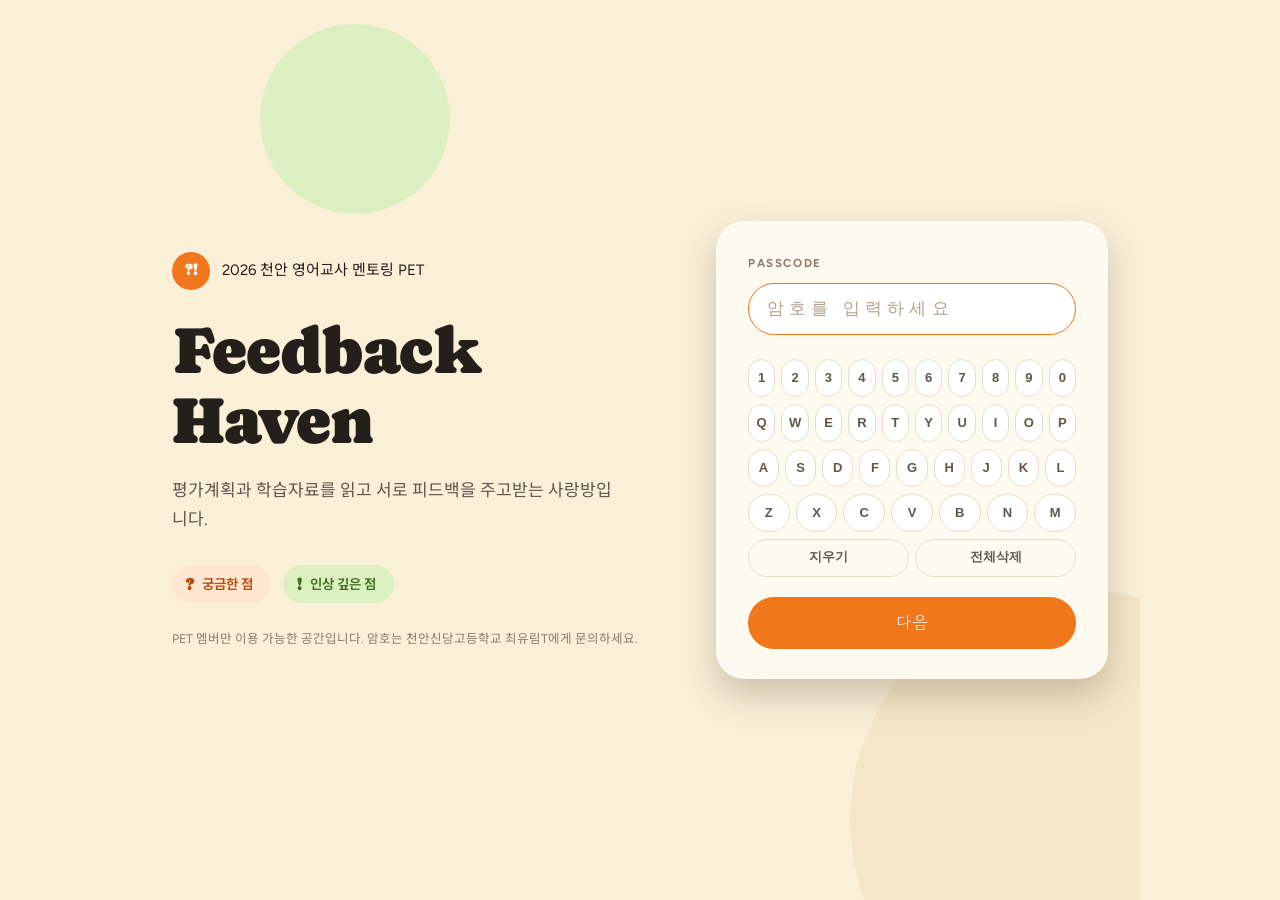
==== commit 644cb36e: "페이지 진행바 · 이름 프로필(닉네임+성함) · 범위(형광펜) 피드백 추가 - 문서 하단에 '현재/전체 페이지' 표시 + 진행바(스크롤 위치로 갱신) - 이름 선택 카드에 실명 표" ====
--- a/index.html
+++ b/index.html
@@ -55,7 +55,12 @@
       <h2 class="display display--md">어느 선생님이신가요?</h2>
       <p class="name__sub">남기는 피드백과 댓글에 이 이름이 함께 표시됩니다.</p>
       <div id="name-grid" class="person-grid"></div>
-      <input id="name-custom" class="name__custom" type="text" placeholder="이름을 입력하세요" autocomplete="off" hidden />
+      <div id="name-custom-box" class="custombox" hidden>
+        <label class="field"><span>닉네임</span>
+          <input id="name-nick" type="text" placeholder="예: Sol" autocomplete="off" /></label>
+        <label class="field"><span>선생님 성함</span>
+          <input id="name-real" type="text" placeholder="예: 이솔다은" autocomplete="off" /></label>
+      </div>
       <div class="name__foot">
         <button id="name-enter" class="btn btn--primary btn--lg" disabled>입장하기</button>
         <span id="name-hint" class="name__hint">이름을 먼저 선택해 주세요.</span>
@@ -111,7 +116,14 @@
       </div>
     </header>
     <div class="doc-body">
-      <div id="pdf-pages" class="paper-scroll"></div>
+      <div class="paper-col">
+        <div id="pdf-pages" class="paper-scroll"></div>
+        <div class="pdf-progress">
+          <span id="pdf-pageinfo" class="pdf-progress__info">1 / 1</span>
+          <div class="pdf-progress__track"><div id="pdf-progress-bar" class="pdf-progress__bar"></div></div>
+          <span class="pdf-progress__hint">클릭=한 지점 · 드래그=범위 형광펜</span>
+        </div>
+      </div>
       <aside class="fb-panel">
         <div class="fb-panel__head">
           <div class="fb-panel__titlerow">
--- a/assets/css/style.css
+++ b/assets/css/style.css
@@ -97,17 +97,23 @@
 .pill-row { display:flex; gap:12px; margin-top:30px; }
 
 /* ================= 1. 입장 ================= */
-.gate { min-height:100vh; display:grid; grid-template-columns:1.02fr .98fr; }
-.gate__brand { padding:52px 60px; display:flex; flex-direction:column; justify-content:space-between; position:relative; overflow:hidden; }
-.gate__deco { position:absolute; border-radius:999px; }
-.gate__deco--1 { width:520px; height:520px; background:var(--bg-2); right:-190px; bottom:-160px; }
-.gate__deco--2 { width:210px; height:210px; background:var(--i-100); left:270px; top:-70px; }
+.gate {
+  position:relative; overflow:hidden;
+  min-height:100vh; display:grid;
+  grid-template-columns:minmax(0,1fr) minmax(0,392px);
+  align-items:center; gap:52px;
+  max-width:1000px; margin:0 auto; padding:48px 32px;
+}
+.gate__brand { display:flex; flex-direction:column; gap:26px; }
+.gate__deco { position:absolute; border-radius:999px; z-index:0; }
+.gate__deco--1 { width:460px; height:460px; background:var(--bg-2); right:-170px; bottom:-150px; }
+.gate__deco--2 { width:190px; height:190px; background:var(--i-100); left:12%; top:24px; }
 .gate__kicker { position:relative; display:flex; align-items:center; gap:12px; }
-.gate__hero { position:relative; max-width:520px; animation:fh-up .6s ease both; }
-.gate__hero .display { font-size:74px; margin-bottom:20px; }
-.gate__sub { font-size:17.5px; line-height:1.75; color:var(--ink-soft); margin:0; max-width:430px; }
-.gate__help { position:relative; font-size:12.5px; color:var(--muted); max-width:460px; }
-.gate__panel { padding:52px 60px; display:flex; align-items:center; justify-content:center; }
+.gate__hero { position:relative; max-width:540px; animation:fh-up .6s ease both; }
+.gate__hero .display { font-size:66px; margin-bottom:20px; }
+.gate__sub { font-size:17px; line-height:1.75; color:var(--ink-soft); margin:0; max-width:440px; }
+.gate__help { position:relative; font-size:12.5px; color:var(--muted); max-width:470px; }
+.gate__panel { position:relative; display:flex; align-items:center; justify-content:center; }
 
 .pass-card { width:100%; max-width:392px; background:var(--surface); border-radius:28px; padding:34px 32px 30px; box-shadow:var(--sh-lg); animation:fh-up .65s .06s ease both; }
 .pass-card__label { font-size:11.5px; font-weight:700; letter-spacing:.14em; text-transform:uppercase; color:var(--muted); margin-bottom:10px; }
@@ -136,8 +142,16 @@
 .person.selected { background:var(--q-100); border-color:var(--q); box-shadow:var(--sh-md); }
 .person__name { font-size:17px; font-weight:700; color:var(--ink); }
 .person__role { font-size:12.5px; color:var(--muted); }
-.name__custom { margin-top:14px; width:100%; max-width:360px; font:inherit; height:48px; padding:0 18px; border-radius:999px; border:1px solid var(--line-2); background:#fff; outline:none; }
-.name__custom:focus { border-color:var(--q); }
+.person--add { border:2px dashed var(--line-2); background:transparent; }
+.person--add .person__name { color:var(--q-700); }
+.person--add.selected { background:var(--q-50); border-color:var(--q); border-style:solid; }
+
+/* 프로필 직접 입력 */
+.custombox { margin-top:16px; display:grid; grid-template-columns:1fr 1fr; gap:12px; max-width:520px; }
+.field { display:flex; flex-direction:column; gap:6px; }
+.field > span { font-size:12.5px; font-weight:600; color:var(--ink-soft); }
+.field input { font:inherit; height:46px; padding:0 16px; border-radius:14px; border:1px solid var(--line-2); background:#fff; outline:none; }
+.field input:focus { border-color:var(--q); }
 .name__foot { display:flex; align-items:center; gap:18px; margin-top:32px; flex-wrap:wrap; }
 .name__hint { font-size:13px; color:var(--muted); }
 
@@ -196,14 +210,35 @@
 .doc-bar__right .who { margin-left:6px; }
 
 .doc-body { flex:1; min-height:0; display:grid; grid-template-columns:1fr 388px; }
-.paper-scroll { overflow:auto; background:var(--canvas); padding:36px 0 72px; display:flex; flex-direction:column; align-items:center; gap:20px; }
+.paper-col { min-height:0; display:flex; flex-direction:column; }
+.paper-scroll { flex:1; overflow:auto; background:var(--canvas); padding:36px 0 72px; display:flex; flex-direction:column; align-items:center; gap:20px; }
+
+/* 진행바 (현재/전체 페이지) */
+.pdf-progress { flex:none; display:flex; align-items:center; gap:12px; padding:9px 18px; background:var(--bg); border-top:1px solid var(--line); }
+.pdf-progress__info { font-size:12.5px; font-weight:700; color:var(--ink-soft); font-variant-numeric:tabular-nums; white-space:nowrap; }
+.pdf-progress__track { flex:1; height:7px; border-radius:999px; background:var(--bg-2); overflow:hidden; }
+.pdf-progress__bar { height:100%; width:0%; border-radius:999px; background:var(--q); transition:width .18s ease; }
+.pdf-progress__hint { font-size:11.5px; color:var(--muted-2); white-space:nowrap; }
 .loading { color:var(--ink-soft); padding:60px 20px; text-align:center; }
 .loading.error { color:var(--q-700); }
 
 /* PDF 페이지 = 종이 */
-.page { position:relative; background:#fff; border-radius:16px; box-shadow:var(--sh-lg); overflow:hidden; }
+.page { position:relative; flex:none; background:#fff; border-radius:16px; box-shadow:var(--sh-lg); overflow:hidden; }
 .page canvas { display:block; }
-.marker-layer { position:absolute; inset:0; cursor:crosshair; }
+.marker-layer { position:absolute; inset:0; cursor:crosshair; user-select:none; }
+
+/* 드래그 중 임시 선택 박스 */
+.sel-rect { position:absolute; border:2px dashed var(--q-600); background:rgba(242,118,28,0.14); border-radius:6px; pointer-events:none; z-index:7; }
+
+/* 범위(형광펜) 표시 */
+.region { position:absolute; border:2px solid; border-radius:7px; cursor:pointer; padding:0; background:transparent; transition:filter .12s; z-index:4; }
+.region:hover { filter:brightness(0.97); z-index:6; }
+.region.q { border-color:var(--q); background:rgba(242,118,28,0.16); }
+.region.i { border-color:var(--i); background:rgba(95,170,43,0.16); }
+.region__badge { position:absolute; top:-13px; left:-11px; width:26px; height:26px; border-radius:999px; border:2px solid #fff; display:grid; place-items:center; font-family:var(--font-head); font-size:13px; box-shadow:var(--sh-sm); }
+.region.q .region__badge { background:var(--q); color:#fff4e8; }
+.region.i .region__badge { background:var(--i); color:#f4fce8; }
+.region.flash { animation:fh-flash 1.2s ease; z-index:8; }
 
 /* 핀 */
 .marker { position:absolute; transform:translate(-50%,-50%); width:30px; height:30px; border-radius:999px; border:2px solid #fff; cursor:pointer; font-family:var(--font-head); font-size:15px; display:grid; place-items:center; padding:0; box-shadow:var(--sh-md); transition:transform .12s; z-index:5; }
@@ -231,6 +266,8 @@
 .mark--q { background:var(--q-100); color:var(--q-700); }
 .mark--i { background:var(--i-100); color:var(--i-700); }
 .fb-card__author { font-size:13.5px; font-weight:700; }
+.fb-card__range { font-size:10.5px; font-weight:700; color:var(--q-700); background:var(--q-100); padding:2px 7px; border-radius:999px; }
+.fb-card.i .fb-card__range { color:var(--i-700); background:var(--i-100); }
 .fb-card__when { font-size:11.5px; color:var(--muted-2); margin-left:auto; }
 .fb-card__del { border:0; background:transparent; color:var(--muted-2); cursor:pointer; font-size:12px; padding:1px 5px; border-radius:6px; }
 .fb-card__del:hover { background:var(--q-50); color:var(--q-700); }
